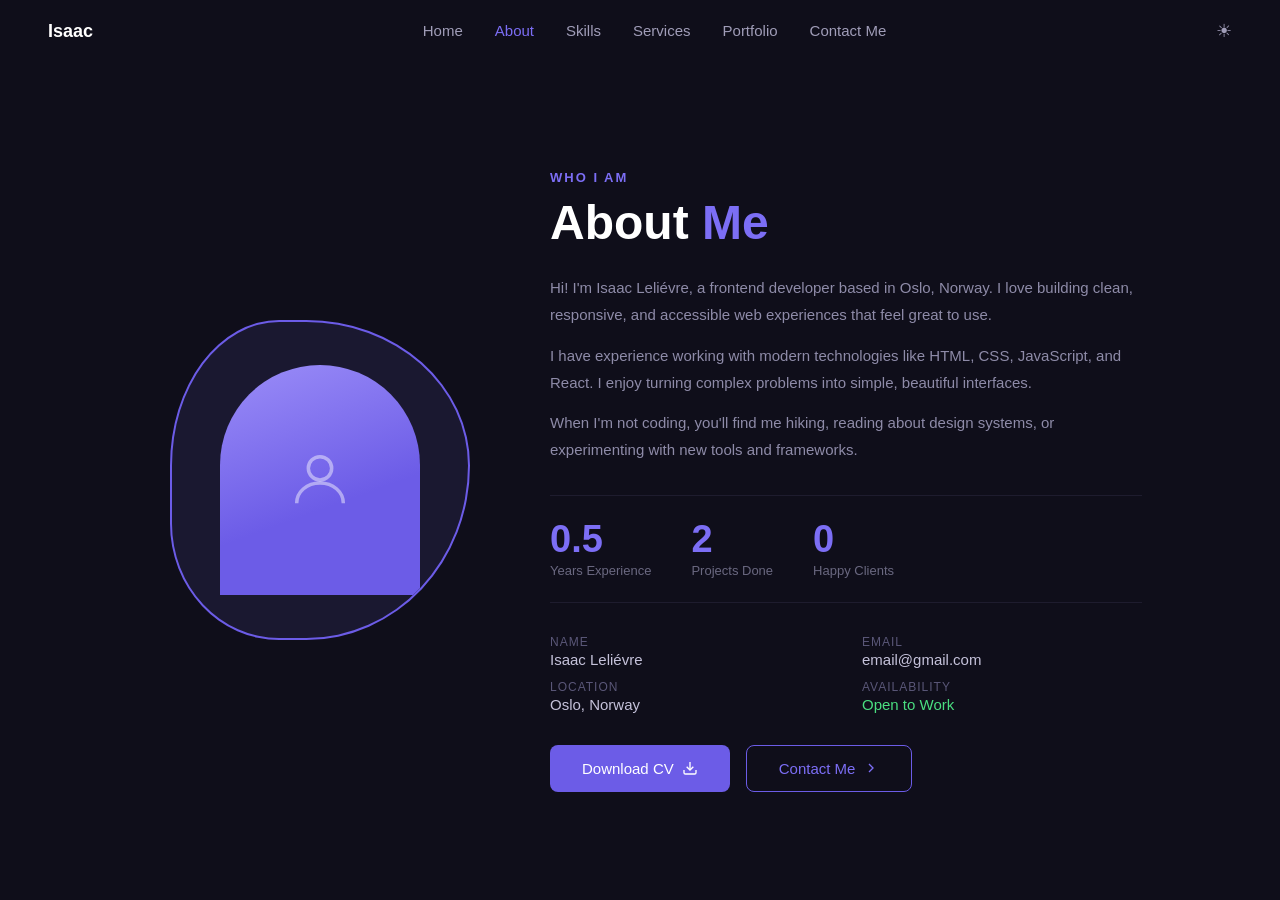
==== about.html @ cd93fed6 "Made some stuff" ====
﻿<!DOCTYPE html>
<html lang="en">
<head>
    <meta charset="UTF-8" />
    <meta name="viewport" content="width=device-width, initial-scale=1.0"/>
    <title>Isaac – About</title>
    <link rel="stylesheet" href="style.css" />
</head>
<body>

<!-- NAV -->
<nav>
    <span class="nav-logo">Isaac</span>
    <ul class="nav-links">
        <li><a href="index.html">Home</a></li>
        <li><a href="about.html" class="active">About</a></li>
        <li><a href="skills.html">Skills</a></li>
        <li><a href="#">Services</a></li>
        <li><a href="#">Portfolio</a></li>
        <li><a href="#">Contact Me</a></li>
    </ul>
    <button class="nav-theme" title="Toggle theme">☀</button>
</nav>

<!-- ABOUT -->
<section class="about">

    <!-- Left: Image -->
    <div class="about-image-wrap">
        <div class="about-blob">
            <!-- Replace with: <img src="your-photo.jpg" style="width:100%;height:100%;object-fit:cover;" /> -->
            <div class="about-avatar">
                <svg width="70" height="70" viewBox="0 0 24 24" fill="none"
                     stroke="rgba(255,255,255,0.45)" stroke-width="1.2">
                    <circle cx="12" cy="8" r="4"/>
                    <path d="M4 20c0-4 3.6-7 8-7s8 3 8 7"/>
                </svg>
            </div>
        </div>
    </div>

    <!-- Right: Text -->
    <div class="about-text">
        <span class="section-tag">Who I Am</span>
        <h2>About <span>Me</span></h2>

        <p>Hi! I'm Isaac Leliévre, a frontend developer based in Oslo, Norway. I love building clean, responsive, and accessible web experiences that feel great to use.</p>
        <p>I have experience working with modern technologies like HTML, CSS, JavaScript, and React. I enjoy turning complex problems into simple, beautiful interfaces.</p>
        <p>When I'm not coding, you'll find me hiking, reading about design systems, or experimenting with new tools and frameworks.</p>

        <!-- Stats -->
        <div class="about-stats">
            <div class="stat">
                <div class="stat-number">0.5</div>
                <div class="stat-label">Years Experience</div>
            </div>
            <div class="stat">
                <div class="stat-number">2</div>
                <div class="stat-label">Projects Done</div>
            </div>
            <div class="stat">
                <div class="stat-number">0</div>
                <div class="stat-label">Happy Clients</div>
            </div>
        </div>

        <!-- Info Grid -->
        <div class="about-info">
            <div class="info-item">
                <span class="info-label">Name</span>
                <span class="info-value">Isaac Leliévre</span>
            </div>
            <div class="info-item">
                <span class="info-label">Email</span>
                <span class="info-value">email@gmail.com</span>
            </div>
            <div class="info-item">
                <span class="info-label">Location</span>
                <span class="info-value">Oslo, Norway</span>
            </div>
            <div class="info-item">
                <span class="info-label">Availability</span>
                <span class="info-value available">Open to Work</span>
            </div>
        </div>

        <!-- Buttons -->
        <div class="about-buttons">
            <a href="#" class="btn-primary">
                Download CV
                <svg viewBox="0 0 24 24"><path d="M21 15v4a2 2 0 01-2 2H5a2 2 0 01-2-2v-4"/><polyline points="7 10 12 15 17 10"/><line x1="12" y1="15" x2="12" y2="3"/></svg>
            </a>
            <a href="#" class="btn-outline">
                Contact Me
                <svg viewBox="0 0 24 24"><polyline points="9 18 15 12 9 6"/></svg>
            </a>
        </div>
    </div>

</section>

</body>
</html>
---- style.css ----
﻿/* ===========================
   RESET & BASE
=========================== */
* {
    margin: 0;
    padding: 0;
    box-sizing: border-box;
}

body {
    background: #0f0e1a;
    color: #fff;
    font-family: 'Segoe UI', sans-serif;
    min-height: 100vh;
}

/* ===========================
   NAVIGATION
=========================== */
nav {
    display: flex;
    align-items: center;
    justify-content: space-between;
    padding: 1.25rem 3rem;
    position: sticky;
    top: 0;
    z-index: 10;
    background: #0f0e1a;
}

.nav-logo {
    font-size: 18px;
    font-weight: 600;
    color: #fff;
}

.nav-links {
    display: flex;
    gap: 2rem;
    list-style: none;
}

.nav-links a {
    color: #a09db8;
    text-decoration: none;
    font-size: 15px;
    transition: color 0.2s;
}

.nav-links a.active,
.nav-links a:hover {
    color: #7c6ef5;
}

.nav-theme {
    background: none;
    border: none;
    cursor: pointer;
    color: #a09db8;
    font-size: 18px;
}

/* ===========================
   SHARED BUTTONS
=========================== */
.btn-primary {
    display: inline-flex;
    align-items: center;
    gap: 8px;
    background: #6c5ce7;
    color: #fff;
    border: none;
    padding: 0.85rem 2rem;
    border-radius: 8px;
    font-size: 15px;
    font-weight: 500;
    cursor: pointer;
    text-decoration: none;
    transition: background 0.2s;
}

.btn-primary:hover {
    background: #7c6ef5;
}

.btn-outline {
    display: inline-flex;
    align-items: center;
    gap: 8px;
    background: transparent;
    color: #7c6ef5;
    border: 1.5px solid #6c5ce7;
    padding: 0.85rem 2rem;
    border-radius: 8px;
    font-size: 15px;
    font-weight: 500;
    cursor: pointer;
    text-decoration: none;
    transition: background 0.2s, color 0.2s;
}

.btn-outline:hover {
    background: #6c5ce7;
    color: #fff;
}

.btn-primary svg,
.btn-outline svg {
    width: 16px;
    height: 16px;
    stroke: currentColor;
    fill: none;
    stroke-width: 2;
}

/* ===========================
   INDEX — HERO WRAPPER
=========================== */
.hero-wrapper {
    position: relative;
    max-width: 1100px;
    margin: 0 auto;
}

/* ===========================
   INDEX — SOCIAL BAR
=========================== */
.social-bar {
    display: flex;
    flex-direction: column;
    gap: 1.25rem;
    position: absolute;
    left: -2rem;
    top: 50%;
    transform: translateY(-50%);
}

.social-bar a {
    color: #5a5778;
    text-decoration: none;
    transition: color 0.2s;
}

.social-bar a:hover {
    color: #7c6ef5;
}

.social-icon {
    width: 20px;
    height: 20px;
    fill: none;
    stroke: currentColor;
    stroke-width: 1.8;
    display: block;
}

/* ===========================
   INDEX — HERO SECTION
=========================== */
.hero {
    display: flex;
    align-items: center;
    justify-content: center;
    min-height: calc(100vh - 64px);
    padding: 3rem 3rem 3rem 5rem;
    gap: 4rem;
}

.hero-text {
    flex: 1;
}

.hero-text h2 {
    font-size: 20px;
    font-weight: 400;
    color: #a09db8;
    margin-bottom: 0.1rem;
}

.hero-text h1 {
    font-size: clamp(48px, 6vw, 72px);
    font-weight: 700;
    line-height: 1.05;
    color: #fff;
    margin-bottom: 1rem;
}

.role {
    font-size: 18px;
    font-weight: 500;
    color: #c5c2da;
    margin-bottom: 1rem;
}

.hero-text p {
    font-size: 16px;
    color: #8e8ba8;
    line-height: 1.7;
    max-width: 400px;
    margin-bottom: 2rem;
}

/* ===========================
   INDEX — AVATAR BLOB
=========================== */
.hero-image-wrap {
    position: relative;
    flex-shrink: 0;
}

.hero-blob {
    width: 320px;
    height: 320px;
    border-radius: 50%;
    background: #6c5ce7;
    display: flex;
    align-items: flex-end;
    justify-content: center;
    overflow: hidden;
}

.avatar-placeholder {
    width: 240px;
    height: 270px;
    background: linear-gradient(160deg, #9b8df8 0%, #6c5ce7 60%);
    border-radius: 120px 120px 0 0;
    display: flex;
    align-items: center;
    justify-content: center;
}

/* ===========================
   INDEX — SCROLL HINT
=========================== */
.scroll-hint {
    display: flex;
    align-items: center;
    gap: 10px;
    color: #6a6880;
    font-size: 14px;
    padding: 0 3rem 2.5rem 5rem;
}

.scroll-icon {
    width: 22px;
    height: 30px;
    border: 1.5px solid #6a6880;
    border-radius: 12px;
    display: flex;
    align-items: flex-start;
    justify-content: center;
    padding-top: 5px;
}

.scroll-dot {
    width: 3px;
    height: 7px;
    background: #6a6880;
    border-radius: 2px;
    animation: scrollDot 1.5s ease-in-out infinite;
}

@keyframes scrollDot {
    0%, 100% {
        transform: translateY(0);
        opacity: 1;
    }
    50% {
        transform: translateY(5px);
        opacity: 0.3;
    }
}

/* ===========================
   ABOUT — SECTION
=========================== */
.about {
    max-width: 1100px;
    margin: 0 auto;
    padding: 6rem 3rem 6rem 5rem;
    display: flex;
    align-items: center;
    gap: 5rem;
    min-height: calc(100vh - 64px);
}

/* ===========================
   ABOUT — IMAGE
=========================== */
.about-image-wrap {
    flex-shrink: 0;
}

.about-blob {
    width: 300px;
    height: 320px;
    border-radius: 40% 60% 60% 40% / 50% 50% 60% 40%;
    background: #1a1830;
    border: 2px solid #6c5ce7;
    display: flex;
    align-items: center;
    justify-content: center;
    overflow: hidden;
}

.about-avatar {
    width: 200px;
    height: 230px;
    background: linear-gradient(160deg, #9b8df8 0%, #6c5ce7 60%);
    border-radius: 100px 100px 0 0;
    display: flex;
    align-items: center;
    justify-content: center;
}

/* ===========================
   ABOUT — TEXT
=========================== */
.about-text {
    flex: 1;
}

.section-tag {
    display: inline-block;
    font-size: 13px;
    font-weight: 600;
    color: #7c6ef5;
    letter-spacing: 2px;
    text-transform: uppercase;
    margin-bottom: 0.6rem;
}

.about-text h2 {
    font-size: clamp(32px, 4vw, 48px);
    font-weight: 700;
    color: #fff;
    line-height: 1.15;
    margin-bottom: 1.5rem;
}

.about-text h2 span {
    color: #7c6ef5;
}

.about-text p {
    font-size: 15px;
    color: #8e8ba8;
    line-height: 1.8;
    margin-bottom: 0.85rem;
}

/* ===========================
   ABOUT — STATS
=========================== */
.about-stats {
    display: flex;
    gap: 2.5rem;
    margin: 2rem 0;
    padding: 1.5rem 0;
    border-top: 1px solid #1e1c2e;
    border-bottom: 1px solid #1e1c2e;
}

.stat-number {
    font-size: 38px;
    font-weight: 700;
    color: #7c6ef5;
    line-height: 1;
}

.stat-label {
    font-size: 13px;
    color: #6a6880;
    margin-top: 5px;
}

/* ===========================
   ABOUT — INFO GRID
=========================== */
.about-info {
    display: grid;
    grid-template-columns: 1fr 1fr;
    gap: 0.75rem 2rem;
    margin: 1.5rem 0 2rem;
}

.info-item {
    display: flex;
    flex-direction: column;
    gap: 2px;
}

.info-label {
    font-size: 12px;
    color: #5a5778;
    text-transform: uppercase;
    letter-spacing: 1px;
}

.info-value {
    font-size: 15px;
    color: #c5c2da;
    font-weight: 500;
}

.info-value.available {
    color: #4ade80;
}

/* ===========================
   ABOUT — BUTTONS
=========================== */
.about-buttons {
    display: flex;
    gap: 1rem;
    flex-wrap: wrap;
}

/* ===========================
   SKILLS — SECTION
=========================== */
.skills {
    max-width: 1100px;
    margin: 0 auto;
    padding: 6rem 3rem 6rem 5rem;
    min-height: calc(100vh - 64px);
}

.skills-header {
    text-align: center;
    margin-bottom: 4rem;
}

.skills-header h2 {
    font-size: clamp(32px, 4vw, 48px);
    font-weight: 700;
    color: #fff;
    margin: 0.5rem 0 1rem;
}

.skills-header h2 span {
    color: #7c6ef5;
}

.skills-header p {
    font-size: 15px;
    color: #8e8ba8;
    max-width: 500px;
    margin: 0 auto;
    line-height: 1.7;
}

/* ===========================
   SKILLS — CARDS GRID
=========================== */
.skills-grid {
    display: grid;
    grid-template-columns: repeat(3, 1fr);
    gap: 2rem;
    margin-bottom: 4rem;
}

.skill-card {
    background: #15132a;
    border: 1px solid #1e1c2e;
    border-radius: 16px;
    padding: 2rem;
    transition: border-color 0.2s;
}

.skill-card:hover {
    border-color: #6c5ce7;
}

.skill-card-icon {
    width: 48px;
    height: 48px;
    background: #1e1c35;
    border-radius: 12px;
    display: flex;
    align-items: center;
    justify-content: center;
    margin-bottom: 1.25rem;
    color: #7c6ef5;
}

.skill-card-icon svg {
    width: 22px;
    height: 22px;
}

.skill-card h3 {
    font-size: 18px;
    font-weight: 600;
    color: #fff;
    margin-bottom: 1.5rem;
}

/* ===========================
   SKILLS — BARS
=========================== */
.skill-list {
    display: flex;
    flex-direction: column;
    gap: 1rem;
}

.skill-item {
    display: flex;
    flex-direction: column;
    gap: 6px;
}

.skill-info {
    display: flex;
    justify-content: space-between;
    font-size: 13px;
    color: #a09db8;
}

.skill-bar {
    width: 100%;
    height: 6px;
    background: #1e1c2e;
    border-radius: 99px;
    overflow: hidden;
}

.skill-fill {
    height: 100%;
    background: linear-gradient(90deg, #6c5ce7, #9b8df8);
    border-radius: 99px;
}

/* ===========================
   SKILLS — TECH BADGES
=========================== */
.tech-badges-wrap {
    text-align: center;
}

.tech-badges {
    display: flex;
    flex-wrap: wrap;
    gap: 0.75rem;
    justify-content: center;
    margin-top: 1rem;
}

.badge {
    background: #15132a;
    border: 1px solid #2a2745;
    color: #a09db8;
    font-size: 13px;
    font-weight: 500;
    padding: 0.45rem 1rem;
    border-radius: 99px;
    transition: border-color 0.2s, color 0.2s;
}

.badge:hover {
    border-color: #6c5ce7;
    color: #7c6ef5;
}
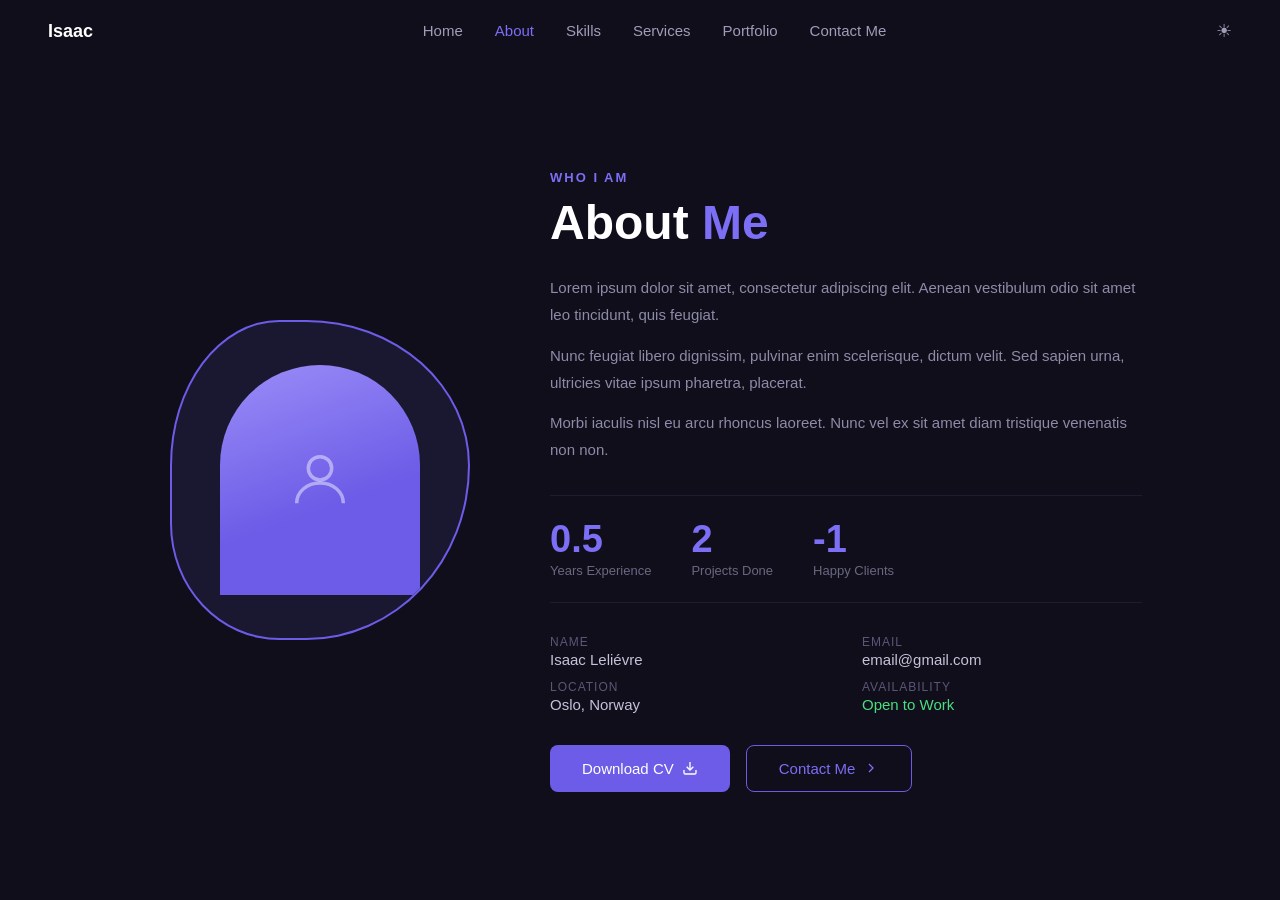
==== commit 954ebba0: "Nothing ever happens" ====
--- a/about.html
+++ b/about.html
@@ -8,7 +8,7 @@
 </head>
 <body>
 
-<!-- NAV -->
+<!-- navbar -->
 <nav>
     <span class="nav-logo">Isaac</span>
     <ul class="nav-links">
@@ -22,7 +22,7 @@
     <button class="nav-theme" title="Toggle theme">☀</button>
 </nav>
 
-<!-- ABOUT -->
+<!-- about -->
 <section class="about">
 
     <!-- Left: Image -->
@@ -44,9 +44,9 @@
         <span class="section-tag">Who I Am</span>
         <h2>About <span>Me</span></h2>
 
-        <p>Hi! I'm Isaac Leliévre, a frontend developer based in Oslo, Norway. I love building clean, responsive, and accessible web experiences that feel great to use.</p>
-        <p>I have experience working with modern technologies like HTML, CSS, JavaScript, and React. I enjoy turning complex problems into simple, beautiful interfaces.</p>
-        <p>When I'm not coding, you'll find me hiking, reading about design systems, or experimenting with new tools and frameworks.</p>
+        <p>Lorem ipsum dolor sit amet, consectetur adipiscing elit. Aenean vestibulum odio sit amet leo tincidunt, quis feugiat.</p>
+        <p>Nunc feugiat libero dignissim, pulvinar enim scelerisque, dictum velit. Sed sapien urna, ultricies vitae ipsum pharetra, placerat.</p>
+        <p>Morbi iaculis nisl eu arcu rhoncus laoreet. Nunc vel ex sit amet diam tristique venenatis non non.</p>
 
         <!-- Stats -->
         <div class="about-stats">
@@ -59,7 +59,7 @@
                 <div class="stat-label">Projects Done</div>
             </div>
             <div class="stat">
-                <div class="stat-number">0</div>
+                <div class="stat-number">-1</div>
                 <div class="stat-label">Happy Clients</div>
             </div>
         </div>
--- a/style.css
+++ b/style.css
@@ -1,12 +1,11 @@
-﻿/* ===========================
-   RESET & BASE
-=========================== */
+﻿/* Reset default browser styles */
 * {
     margin: 0;
     padding: 0;
     box-sizing: border-box;
 }
 
+/* Base page styles */
 body {
     background: #0f0e1a;
     color: #fff;
@@ -14,9 +13,7 @@
     min-height: 100vh;
 }
 
-/* ===========================
-   NAVIGATION
-=========================== */
+/* Navigation bar (top of page) */
 nav {
     display: flex;
     align-items: center;
@@ -28,18 +25,21 @@
     background: #0f0e1a;
 }
 
+/* Logo text in navbar */
 .nav-logo {
     font-size: 18px;
     font-weight: 600;
     color: #fff;
 }
 
+/* Container for nav links */
 .nav-links {
     display: flex;
     gap: 2rem;
     list-style: none;
 }
 
+/* Individual nav links */
 .nav-links a {
     color: #a09db8;
     text-decoration: none;
@@ -47,11 +47,13 @@
     transition: color 0.2s;
 }
 
+/* Active page + hover state */
 .nav-links a.active,
 .nav-links a:hover {
     color: #7c6ef5;
 }
 
+/* Theme toggle button (top right) */
 .nav-theme {
     background: none;
     border: none;
@@ -60,9 +62,7 @@
     font-size: 18px;
 }
 
-/* ===========================
-   SHARED BUTTONS
-=========================== */
+/* Main purple button */
 .btn-primary {
     display: inline-flex;
     align-items: center;
@@ -83,6 +83,7 @@
     background: #7c6ef5;
 }
 
+/* Outline-style button */
 .btn-outline {
     display: inline-flex;
     align-items: center;
@@ -104,6 +105,7 @@
     color: #fff;
 }
 
+/* Icons inside buttons */
 .btn-primary svg,
 .btn-outline svg {
     width: 16px;
@@ -113,18 +115,14 @@
     stroke-width: 2;
 }
 
-/* ===========================
-   INDEX — HERO WRAPPER
-=========================== */
+/* Wraps hero + side elements */
 .hero-wrapper {
     position: relative;
     max-width: 1100px;
     margin: 0 auto;
 }
 
-/* ===========================
-   INDEX — SOCIAL BAR
-=========================== */
+/* Vertical social links on the left */
 .social-bar {
     display: flex;
     flex-direction: column;
@@ -135,6 +133,7 @@
     transform: translateY(-50%);
 }
 
+/* Social link styling */
 .social-bar a {
     color: #5a5778;
     text-decoration: none;
@@ -145,6 +144,7 @@
     color: #7c6ef5;
 }
 
+/* SVG icons for social links */
 .social-icon {
     width: 20px;
     height: 20px;
@@ -154,9 +154,7 @@
     display: block;
 }
 
-/* ===========================
-   INDEX — HERO SECTION
-=========================== */
+/* Main hero layout */
 .hero {
     display: flex;
     align-items: center;
@@ -166,10 +164,12 @@
     gap: 4rem;
 }
 
+/* Left side text */
 .hero-text {
     flex: 1;
 }
 
+/* Small intro text */
 .hero-text h2 {
     font-size: 20px;
     font-weight: 400;
@@ -177,6 +177,7 @@
     margin-bottom: 0.1rem;
 }
 
+/* Big name/title */
 .hero-text h1 {
     font-size: clamp(48px, 6vw, 72px);
     font-weight: 700;
@@ -185,6 +186,7 @@
     margin-bottom: 1rem;
 }
 
+/* Job title */
 .role {
     font-size: 18px;
     font-weight: 500;
@@ -192,6 +194,7 @@
     margin-bottom: 1rem;
 }
 
+/* Description text */
 .hero-text p {
     font-size: 16px;
     color: #8e8ba8;
@@ -200,14 +203,16 @@
     margin-bottom: 2rem;
 }
 
-/* ===========================
-   INDEX — AVATAR BLOB
-=========================== */
+/* Right side (avatar container) */
 .hero-image-wrap {
     position: relative;
     flex-shrink: 0;
 }
-
+.hero-image-wrap h5 {
+    padding-left: 9vh;
+}
+
+/* Purple circle behind avatar */
 .hero-blob {
     width: 320px;
     height: 320px;
@@ -219,6 +224,7 @@
     overflow: hidden;
 }
 
+/* Placeholder avatar shape */
 .avatar-placeholder {
     width: 240px;
     height: 270px;
@@ -229,9 +235,7 @@
     justify-content: center;
 }
 
-/* ===========================
-   INDEX — SCROLL HINT
-=========================== */
+/* Scroll indicator at bottom */
 .scroll-hint {
     display: flex;
     align-items: center;
@@ -241,6 +245,7 @@
     padding: 0 3rem 2.5rem 5rem;
 }
 
+/* Mouse outline */
 .scroll-icon {
     width: 22px;
     height: 30px;
@@ -252,6 +257,7 @@
     padding-top: 5px;
 }
 
+/* Moving dot animation */
 .scroll-dot {
     width: 3px;
     height: 7px;
@@ -260,6 +266,7 @@
     animation: scrollDot 1.5s ease-in-out infinite;
 }
 
+/* Scroll animation */
 @keyframes scrollDot {
     0%, 100% {
         transform: translateY(0);
@@ -271,9 +278,9 @@
     }
 }
 
-/* ===========================
-   ABOUT — SECTION
-=========================== */
+
+
+/* About section layout */
 .about {
     max-width: 1100px;
     margin: 0 auto;
@@ -284,13 +291,12 @@
     min-height: calc(100vh - 64px);
 }
 
-/* ===========================
-   ABOUT — IMAGE
-=========================== */
+/* About image container */
 .about-image-wrap {
     flex-shrink: 0;
 }
 
+/* Blob shape behind avatar */
 .about-blob {
     width: 300px;
     height: 320px;
@@ -303,6 +309,7 @@
     overflow: hidden;
 }
 
+/* Avatar placeholder */
 .about-avatar {
     width: 200px;
     height: 230px;
@@ -313,13 +320,12 @@
     justify-content: center;
 }
 
-/* ===========================
-   ABOUT — TEXT
-=========================== */
+/* Right side text */
 .about-text {
     flex: 1;
 }
 
+/* Small section label (e.g. "About") */
 .section-tag {
     display: inline-block;
     font-size: 13px;
@@ -330,6 +336,7 @@
     margin-bottom: 0.6rem;
 }
 
+/* Section title */
 .about-text h2 {
     font-size: clamp(32px, 4vw, 48px);
     font-weight: 700;
@@ -342,6 +349,7 @@
     color: #7c6ef5;
 }
 
+/* Paragraph text */
 .about-text p {
     font-size: 15px;
     color: #8e8ba8;
@@ -349,9 +357,7 @@
     margin-bottom: 0.85rem;
 }
 
-/* ===========================
-   ABOUT — STATS
-=========================== */
+/* Stats row */
 .about-stats {
     display: flex;
     gap: 2.5rem;
@@ -361,6 +367,7 @@
     border-bottom: 1px solid #1e1c2e;
 }
 
+/* Big stat number */
 .stat-number {
     font-size: 38px;
     font-weight: 700;
@@ -368,15 +375,14 @@
     line-height: 1;
 }
 
+/* Small stat label */
 .stat-label {
     font-size: 13px;
     color: #6a6880;
     margin-top: 5px;
 }
 
-/* ===========================
-   ABOUT — INFO GRID
-=========================== */
+/* Info grid (name, email, etc.) */
 .about-info {
     display: grid;
     grid-template-columns: 1fr 1fr;
@@ -390,6 +396,7 @@
     gap: 2px;
 }
 
+/* Label text (e.g. "Email") */
 .info-label {
     font-size: 12px;
     color: #5a5778;
@@ -397,28 +404,26 @@
     letter-spacing: 1px;
 }
 
+/* Value text */
 .info-value {
     font-size: 15px;
     color: #c5c2da;
     font-weight: 500;
 }
 
+/* Highlight for availability */
 .info-value.available {
     color: #4ade80;
 }
 
-/* ===========================
-   ABOUT — BUTTONS
-=========================== */
+/* Buttons under about section */
 .about-buttons {
     display: flex;
     gap: 1rem;
     flex-wrap: wrap;
 }
 
-/* ===========================
-   SKILLS — SECTION
-=========================== */
+/* Skills section layout */
 .skills {
     max-width: 1100px;
     margin: 0 auto;
@@ -426,15 +431,16 @@
     min-height: calc(100vh - 64px);
 }
 
+/* Skills header (title + subtitle) */
 .skills-header {
     text-align: center;
     margin-bottom: 4rem;
 }
 
+/* Skills title */
 .skills-header h2 {
     font-size: clamp(32px, 4vw, 48px);
     font-weight: 700;
-    color: #fff;
     margin: 0.5rem 0 1rem;
 }
 
@@ -442,6 +448,7 @@
     color: #7c6ef5;
 }
 
+/* Skills description text */
 .skills-header p {
     font-size: 15px;
     color: #8e8ba8;
@@ -450,9 +457,7 @@
     line-height: 1.7;
 }
 
-/* ===========================
-   SKILLS — CARDS GRID
-=========================== */
+/* Grid of skill cards */
 .skills-grid {
     display: grid;
     grid-template-columns: repeat(3, 1fr);
@@ -460,6 +465,7 @@
     margin-bottom: 4rem;
 }
 
+/* Individual skill card */
 .skill-card {
     background: #15132a;
     border: 1px solid #1e1c2e;
@@ -472,6 +478,7 @@
     border-color: #6c5ce7;
 }
 
+/* Icon box inside card */
 .skill-card-icon {
     width: 48px;
     height: 48px;
@@ -489,28 +496,28 @@
     height: 22px;
 }
 
+/* Card title */
 .skill-card h3 {
     font-size: 18px;
     font-weight: 600;
-    color: #fff;
     margin-bottom: 1.5rem;
 }
 
-/* ===========================
-   SKILLS — BARS
-=========================== */
+/* List of skills inside card */
 .skill-list {
     display: flex;
     flex-direction: column;
     gap: 1rem;
 }
 
+/* Single skill item */
 .skill-item {
     display: flex;
     flex-direction: column;
     gap: 6px;
 }
 
+/* Skill name + percentage */
 .skill-info {
     display: flex;
     justify-content: space-between;
@@ -518,6 +525,7 @@
     color: #a09db8;
 }
 
+/* Background of progress bar */
 .skill-bar {
     width: 100%;
     height: 6px;
@@ -526,19 +534,19 @@
     overflow: hidden;
 }
 
+/* Filled part of progress bar */
 .skill-fill {
     height: 100%;
     background: linear-gradient(90deg, #6c5ce7, #9b8df8);
     border-radius: 99px;
 }
 
-/* ===========================
-   SKILLS — TECH BADGES
-=========================== */
+/* Tech badges section */
 .tech-badges-wrap {
     text-align: center;
 }
 
+/* Badge container */
 .tech-badges {
     display: flex;
     flex-wrap: wrap;
@@ -547,6 +555,7 @@
     margin-top: 1rem;
 }
 
+/* Individual badge */
 .badge {
     background: #15132a;
     border: 1px solid #2a2745;
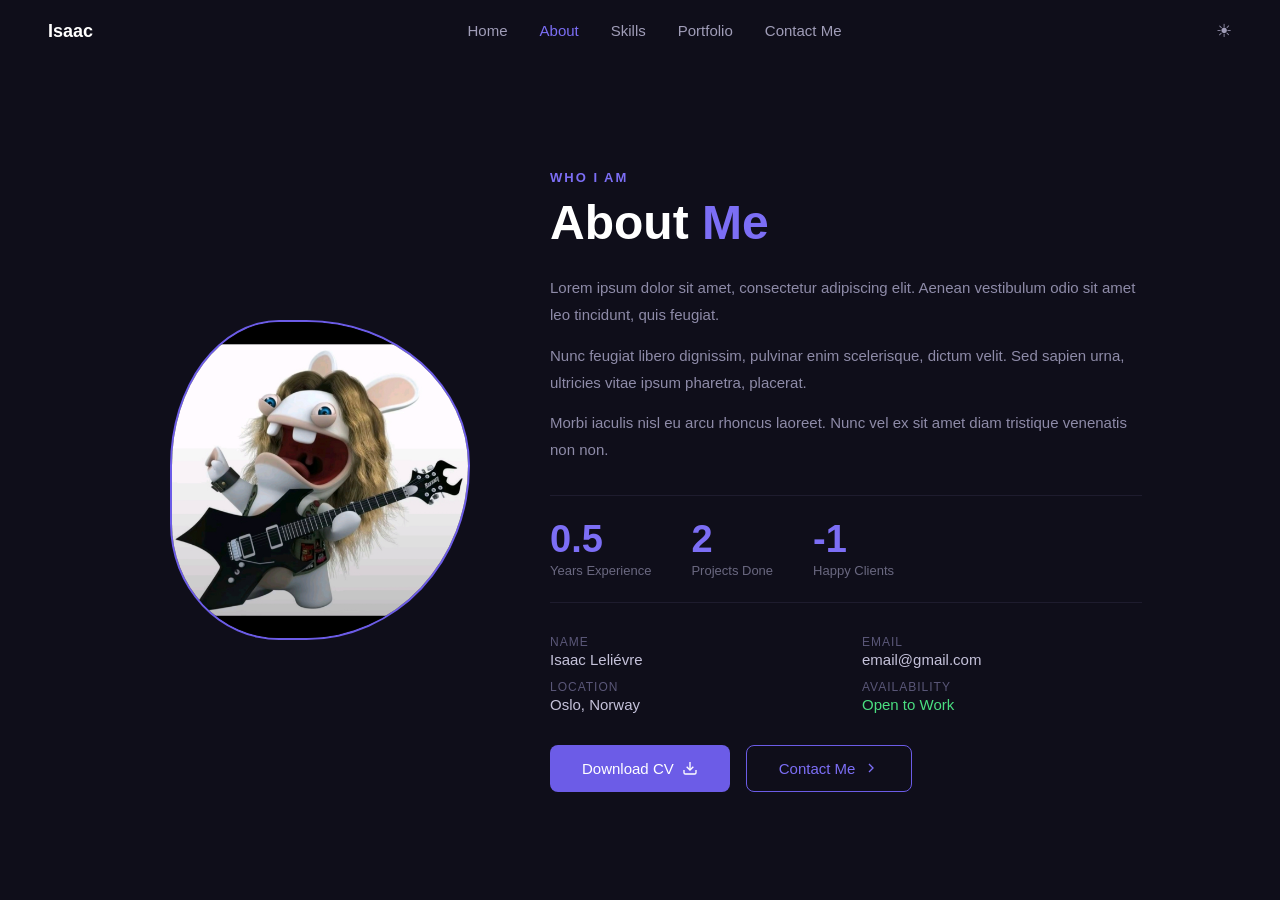
==== commit ac00bd82: "added image instead of placeholder, and start of portofolio page" ====
--- a/about.html
+++ b/about.html
@@ -15,8 +15,7 @@
         <li><a href="index.html">Home</a></li>
         <li><a href="about.html" class="active">About</a></li>
         <li><a href="skills.html">Skills</a></li>
-        <li><a href="#">Services</a></li>
-        <li><a href="#">Portfolio</a></li>
+        <li><a href="portofolio.html">Portfolio</a></li>
         <li><a href="#">Contact Me</a></li>
     </ul>
     <button class="nav-theme" title="Toggle theme">☀</button>
@@ -28,14 +27,7 @@
     <!-- Left: Image -->
     <div class="about-image-wrap">
         <div class="about-blob">
-            <!-- Replace with: <img src="your-photo.jpg" style="width:100%;height:100%;object-fit:cover;" /> -->
-            <div class="about-avatar">
-                <svg width="70" height="70" viewBox="0 0 24 24" fill="none"
-                     stroke="rgba(255,255,255,0.45)" stroke-width="1.2">
-                    <circle cx="12" cy="8" r="4"/>
-                    <path d="M4 20c0-4 3.6-7 8-7s8 3 8 7"/>
-                </svg>
-            </div>
+            <img src="/assets/Screenshot_20260409_174430_Gallery.jpg" style="width:100%;height:100%;object-fit:cover;" />
         </div>
     </div>
 
--- a/style.css
+++ b/style.css
@@ -1,11 +1,12 @@
-﻿/* Reset default browser styles */
+﻿/* ===========================
+   RESET & BASE
+=========================== */
 * {
     margin: 0;
     padding: 0;
     box-sizing: border-box;
 }
 
-/* Base page styles */
 body {
     background: #0f0e1a;
     color: #fff;
@@ -13,7 +14,9 @@
     min-height: 100vh;
 }
 
-/* Navigation bar (top of page) */
+/* ===========================
+   NAVIGATION
+=========================== */
 nav {
     display: flex;
     align-items: center;
@@ -25,21 +28,18 @@
     background: #0f0e1a;
 }
 
-/* Logo text in navbar */
 .nav-logo {
     font-size: 18px;
     font-weight: 600;
     color: #fff;
 }
 
-/* Container for nav links */
 .nav-links {
     display: flex;
     gap: 2rem;
     list-style: none;
 }
 
-/* Individual nav links */
 .nav-links a {
     color: #a09db8;
     text-decoration: none;
@@ -47,13 +47,11 @@
     transition: color 0.2s;
 }
 
-/* Active page + hover state */
 .nav-links a.active,
 .nav-links a:hover {
     color: #7c6ef5;
 }
 
-/* Theme toggle button (top right) */
 .nav-theme {
     background: none;
     border: none;
@@ -62,7 +60,9 @@
     font-size: 18px;
 }
 
-/* Main purple button */
+/* ===========================
+   SHARED BUTTONS
+=========================== */
 .btn-primary {
     display: inline-flex;
     align-items: center;
@@ -83,7 +83,6 @@
     background: #7c6ef5;
 }
 
-/* Outline-style button */
 .btn-outline {
     display: inline-flex;
     align-items: center;
@@ -105,7 +104,6 @@
     color: #fff;
 }
 
-/* Icons inside buttons */
 .btn-primary svg,
 .btn-outline svg {
     width: 16px;
@@ -115,14 +113,31 @@
     stroke-width: 2;
 }
 
-/* Wraps hero + side elements */
+/* ===========================
+   SHARED — SECTION TAG
+=========================== */
+.section-tag {
+    display: inline-block;
+    font-size: 13px;
+    font-weight: 600;
+    color: #7c6ef5;
+    letter-spacing: 2px;
+    text-transform: uppercase;
+    margin-bottom: 0.6rem;
+}
+
+/* ===========================
+   INDEX — HERO WRAPPER
+=========================== */
 .hero-wrapper {
     position: relative;
     max-width: 1100px;
     margin: 0 auto;
 }
 
-/* Vertical social links on the left */
+/* ===========================
+   INDEX — SOCIAL BAR
+=========================== */
 .social-bar {
     display: flex;
     flex-direction: column;
@@ -133,7 +148,6 @@
     transform: translateY(-50%);
 }
 
-/* Social link styling */
 .social-bar a {
     color: #5a5778;
     text-decoration: none;
@@ -144,7 +158,6 @@
     color: #7c6ef5;
 }
 
-/* SVG icons for social links */
 .social-icon {
     width: 20px;
     height: 20px;
@@ -154,7 +167,9 @@
     display: block;
 }
 
-/* Main hero layout */
+/* ===========================
+   INDEX — HERO SECTION
+=========================== */
 .hero {
     display: flex;
     align-items: center;
@@ -164,12 +179,10 @@
     gap: 4rem;
 }
 
-/* Left side text */
 .hero-text {
     flex: 1;
 }
 
-/* Small intro text */
 .hero-text h2 {
     font-size: 20px;
     font-weight: 400;
@@ -177,7 +190,6 @@
     margin-bottom: 0.1rem;
 }
 
-/* Big name/title */
 .hero-text h1 {
     font-size: clamp(48px, 6vw, 72px);
     font-weight: 700;
@@ -186,7 +198,6 @@
     margin-bottom: 1rem;
 }
 
-/* Job title */
 .role {
     font-size: 18px;
     font-weight: 500;
@@ -194,7 +205,6 @@
     margin-bottom: 1rem;
 }
 
-/* Description text */
 .hero-text p {
     font-size: 16px;
     color: #8e8ba8;
@@ -203,16 +213,14 @@
     margin-bottom: 2rem;
 }
 
-/* Right side (avatar container) */
+/* ===========================
+   INDEX — AVATAR BLOB
+=========================== */
 .hero-image-wrap {
     position: relative;
     flex-shrink: 0;
 }
-.hero-image-wrap h5 {
-    padding-left: 9vh;
-}
-
-/* Purple circle behind avatar */
+
 .hero-blob {
     width: 320px;
     height: 320px;
@@ -224,7 +232,6 @@
     overflow: hidden;
 }
 
-/* Placeholder avatar shape */
 .avatar-placeholder {
     width: 240px;
     height: 270px;
@@ -235,7 +242,9 @@
     justify-content: center;
 }
 
-/* Scroll indicator at bottom */
+/* ===========================
+   INDEX — SCROLL HINT
+=========================== */
 .scroll-hint {
     display: flex;
     align-items: center;
@@ -245,7 +254,6 @@
     padding: 0 3rem 2.5rem 5rem;
 }
 
-/* Mouse outline */
 .scroll-icon {
     width: 22px;
     height: 30px;
@@ -257,7 +265,6 @@
     padding-top: 5px;
 }
 
-/* Moving dot animation */
 .scroll-dot {
     width: 3px;
     height: 7px;
@@ -266,7 +273,6 @@
     animation: scrollDot 1.5s ease-in-out infinite;
 }
 
-/* Scroll animation */
 @keyframes scrollDot {
     0%, 100% {
         transform: translateY(0);
@@ -278,9 +284,9 @@
     }
 }
 
-
-
-/* About section layout */
+/* ===========================
+   ABOUT — SECTION
+=========================== */
 .about {
     max-width: 1100px;
     margin: 0 auto;
@@ -291,12 +297,13 @@
     min-height: calc(100vh - 64px);
 }
 
-/* About image container */
+/* ===========================
+   ABOUT — IMAGE
+=========================== */
 .about-image-wrap {
     flex-shrink: 0;
 }
 
-/* Blob shape behind avatar */
 .about-blob {
     width: 300px;
     height: 320px;
@@ -309,7 +316,6 @@
     overflow: hidden;
 }
 
-/* Avatar placeholder */
 .about-avatar {
     width: 200px;
     height: 230px;
@@ -320,23 +326,13 @@
     justify-content: center;
 }
 
-/* Right side text */
+/* ===========================
+   ABOUT — TEXT
+=========================== */
 .about-text {
     flex: 1;
 }
 
-/* Small section label (e.g. "About") */
-.section-tag {
-    display: inline-block;
-    font-size: 13px;
-    font-weight: 600;
-    color: #7c6ef5;
-    letter-spacing: 2px;
-    text-transform: uppercase;
-    margin-bottom: 0.6rem;
-}
-
-/* Section title */
 .about-text h2 {
     font-size: clamp(32px, 4vw, 48px);
     font-weight: 700;
@@ -349,7 +345,6 @@
     color: #7c6ef5;
 }
 
-/* Paragraph text */
 .about-text p {
     font-size: 15px;
     color: #8e8ba8;
@@ -357,7 +352,9 @@
     margin-bottom: 0.85rem;
 }
 
-/* Stats row */
+/* ===========================
+   ABOUT — STATS
+=========================== */
 .about-stats {
     display: flex;
     gap: 2.5rem;
@@ -367,7 +364,6 @@
     border-bottom: 1px solid #1e1c2e;
 }
 
-/* Big stat number */
 .stat-number {
     font-size: 38px;
     font-weight: 700;
@@ -375,14 +371,15 @@
     line-height: 1;
 }
 
-/* Small stat label */
 .stat-label {
     font-size: 13px;
     color: #6a6880;
     margin-top: 5px;
 }
 
-/* Info grid (name, email, etc.) */
+/* ===========================
+   ABOUT — INFO GRID
+=========================== */
 .about-info {
     display: grid;
     grid-template-columns: 1fr 1fr;
@@ -396,7 +393,6 @@
     gap: 2px;
 }
 
-/* Label text (e.g. "Email") */
 .info-label {
     font-size: 12px;
     color: #5a5778;
@@ -404,26 +400,28 @@
     letter-spacing: 1px;
 }
 
-/* Value text */
 .info-value {
     font-size: 15px;
     color: #c5c2da;
     font-weight: 500;
 }
 
-/* Highlight for availability */
 .info-value.available {
     color: #4ade80;
 }
 
-/* Buttons under about section */
+/* ===========================
+   ABOUT — BUTTONS
+=========================== */
 .about-buttons {
     display: flex;
     gap: 1rem;
     flex-wrap: wrap;
 }
 
-/* Skills section layout */
+/* ===========================
+   SKILLS — SECTION
+=========================== */
 .skills {
     max-width: 1100px;
     margin: 0 auto;
@@ -431,16 +429,18 @@
     min-height: calc(100vh - 64px);
 }
 
-/* Skills header (title + subtitle) */
+/* ===========================
+   SKILLS — HEADER
+=========================== */
 .skills-header {
     text-align: center;
     margin-bottom: 4rem;
 }
 
-/* Skills title */
 .skills-header h2 {
     font-size: clamp(32px, 4vw, 48px);
     font-weight: 700;
+    color: #fff;
     margin: 0.5rem 0 1rem;
 }
 
@@ -448,7 +448,6 @@
     color: #7c6ef5;
 }
 
-/* Skills description text */
 .skills-header p {
     font-size: 15px;
     color: #8e8ba8;
@@ -457,7 +456,9 @@
     line-height: 1.7;
 }
 
-/* Grid of skill cards */
+/* ===========================
+   SKILLS — CARDS GRID
+=========================== */
 .skills-grid {
     display: grid;
     grid-template-columns: repeat(3, 1fr);
@@ -465,7 +466,6 @@
     margin-bottom: 4rem;
 }
 
-/* Individual skill card */
 .skill-card {
     background: #15132a;
     border: 1px solid #1e1c2e;
@@ -478,7 +478,6 @@
     border-color: #6c5ce7;
 }
 
-/* Icon box inside card */
 .skill-card-icon {
     width: 48px;
     height: 48px;
@@ -496,28 +495,28 @@
     height: 22px;
 }
 
-/* Card title */
 .skill-card h3 {
     font-size: 18px;
     font-weight: 600;
+    color: #fff;
     margin-bottom: 1.5rem;
 }
 
-/* List of skills inside card */
+/* ===========================
+   SKILLS — BARS
+=========================== */
 .skill-list {
     display: flex;
     flex-direction: column;
     gap: 1rem;
 }
 
-/* Single skill item */
 .skill-item {
     display: flex;
     flex-direction: column;
     gap: 6px;
 }
 
-/* Skill name + percentage */
 .skill-info {
     display: flex;
     justify-content: space-between;
@@ -525,7 +524,6 @@
     color: #a09db8;
 }
 
-/* Background of progress bar */
 .skill-bar {
     width: 100%;
     height: 6px;
@@ -534,19 +532,19 @@
     overflow: hidden;
 }
 
-/* Filled part of progress bar */
 .skill-fill {
     height: 100%;
     background: linear-gradient(90deg, #6c5ce7, #9b8df8);
     border-radius: 99px;
 }
 
-/* Tech badges section */
+/* ===========================
+   SKILLS — TECH BADGES
+=========================== */
 .tech-badges-wrap {
     text-align: center;
 }
 
-/* Badge container */
 .tech-badges {
     display: flex;
     flex-wrap: wrap;
@@ -555,7 +553,6 @@
     margin-top: 1rem;
 }
 
-/* Individual badge */
 .badge {
     background: #15132a;
     border: 1px solid #2a2745;
@@ -570,4 +567,174 @@
 .badge:hover {
     border-color: #6c5ce7;
     color: #7c6ef5;
+}
+
+/* ===========================
+   PORTFOLIO — SECTION
+=========================== */
+.portfolio {
+    max-width: 1100px;
+    margin: 0 auto;
+    padding: 6rem 3rem 6rem 5rem;
+    min-height: calc(100vh - 64px);
+}
+
+.portfolio-header {
+    text-align: center;
+    margin-bottom: 4rem;
+}
+
+.portfolio-header h2 {
+    font-size: clamp(32px, 4vw, 48px);
+    font-weight: 700;
+    color: #fff;
+    margin: 0.5rem 0 1rem;
+}
+
+.portfolio-header h2 span {
+    color: #7c6ef5;
+}
+
+.portfolio-header p {
+    font-size: 15px;
+    color: #8e8ba8;
+    max-width: 500px;
+    margin: 0 auto;
+    line-height: 1.7;
+}
+
+/* ===========================
+   PORTFOLIO — GRID
+=========================== */
+.portfolio-grid {
+    display: grid;
+    grid-template-columns: repeat(3, 1fr);
+    gap: 2rem;
+}
+
+/* ===========================
+   PORTFOLIO — PROJECT CARD
+=========================== */
+.project-card {
+    background: #15132a;
+    border: 2px solid #1e1c2e;
+    border-radius: 16px;
+    overflow: hidden;
+    transition: border-color 0.2s, transform 0.2s;
+}
+
+.project-card:hover {
+    border-color: #6c5ce7;
+    transform: translateY(-4px);
+}
+
+.project-wip {
+    opacity: 0.6;
+}
+
+.project-wip:hover {
+    transform: translateY(2px);
+    border: 1px solid #6c5ce7;
+}
+
+/* ===========================
+   PORTFOLIO — PROJECT IMAGE
+=========================== */
+.project-image {
+    position: relative;
+    height: 180px;
+    background: #1a1830;
+    display: flex;
+    align-items: center;
+    justify-content: center;
+}
+
+.project-placeholder {
+    display: flex;
+    align-items: center;
+    justify-content: center;
+    width: 100%;
+    height: 100%;
+}
+
+.project-tags {
+    position: absolute;
+    top: 12px;
+    left: 12px;
+    display: flex;
+    gap: 6px;
+}
+
+.project-tag {
+    background: #0f0e1a;
+    color: #7c6ef5;
+    font-size: 11px;
+    font-weight: 600;
+    padding: 3px 10px;
+    border-radius: 99px;
+    border: 1px solid #2a2745;
+}
+
+.wip-tag {
+    color: #f59e0b;
+    border-color: #4a3800;
+}
+
+/* ===========================
+   PORTFOLIO — PROJECT INFO
+=========================== */
+.project-info {
+    padding: 1.25rem 1.5rem 1.5rem;
+}
+
+.project-info h3 {
+    font-size: 17px;
+    font-weight: 600;
+    color: #fff;
+    margin-bottom: 0.5rem;
+}
+
+.project-info p {
+    font-size: 14px;
+    color: #8e8ba8;
+    line-height: 1.6;
+    margin-bottom: 1.25rem;
+}
+
+/* ===========================
+   PORTFOLIO — PROJECT LINKS
+=========================== */
+.project-links {
+    display: flex;
+    gap: 1rem;
+    align-items: center;
+}
+
+.project-link {
+    display: inline-flex;
+    align-items: center;
+    gap: 5px;
+    font-size: 13px;
+    font-weight: 500;
+    color: #7c6ef5;
+    text-decoration: none;
+    transition: color 0.2s;
+}
+
+.project-link:hover {
+    color: #9b8df8;
+}
+
+.project-link svg {
+    width: 13px;
+    height: 13px;
+    stroke: currentColor;
+    fill: none;
+    stroke-width: 2;
+}
+
+.project-link.disabled {
+    color: #5a5778;
+    cursor: default;
+    font-style: italic;
 }
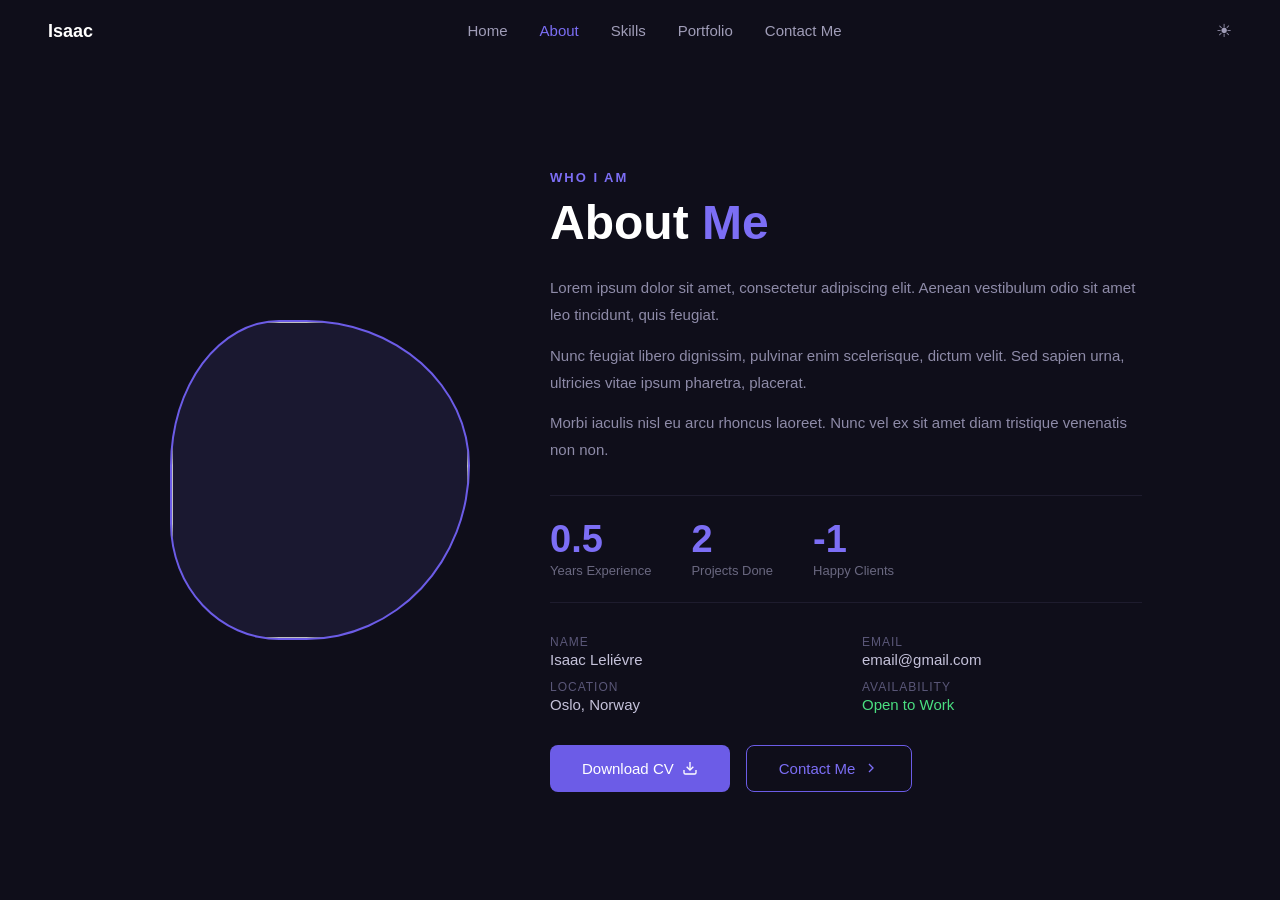
==== commit bcd601e9: "Tired of working, ima do ts later" ====
--- a/about.html
+++ b/about.html
@@ -16,7 +16,7 @@
         <li><a href="about.html" class="active">About</a></li>
         <li><a href="skills.html">Skills</a></li>
         <li><a href="portofolio.html">Portfolio</a></li>
-        <li><a href="#">Contact Me</a></li>
+        <li><a href="contact.html">Contact Me</a></li>
     </ul>
     <button class="nav-theme" title="Toggle theme">☀</button>
 </nav>
@@ -27,7 +27,7 @@
     <!-- Left: Image -->
     <div class="about-image-wrap">
         <div class="about-blob">
-            <img src="/assets/Screenshot_20260409_174430_Gallery.jpg" style="width:100%;height:100%;object-fit:cover;" />
+            <img src="/assets/abdullahi.JPG" style="width:100%;height:100%;object-fit:cover;" />
         </div>
     </div>
 
--- a/style.css
+++ b/style.css
@@ -232,14 +232,19 @@
     overflow: hidden;
 }
 
-.avatar-placeholder {
-    width: 240px;
-    height: 270px;
-    background: linear-gradient(160deg, #9b8df8 0%, #6c5ce7 60%);
-    border-radius: 120px 120px 0 0;
-    display: flex;
-    align-items: center;
-    justify-content: center;
+/* ===========================
+   Index - I USE ARCH BTW
+=========================== */
+
+.arch_btw {
+    position: relative;
+    left: 90px;
+}
+
+.arch_btw img {
+    position: relative;
+    top: 10px;
+    opacity: 75%;
 }
 
 /* ===========================
@@ -737,4 +742,116 @@
     color: #5a5778;
     cursor: default;
     font-style: italic;
+}
+
+
+/* ===========================
+   CONTACT — SECTION
+=========================== */
+.contacts {
+    max-width: 1100px;
+    margin: 0 auto;
+    padding: 6rem 3rem 6rem 5rem;
+    min-height: calc(100vh - 64px);
+}
+
+.contacts-header {
+    text-align: center;
+    margin-bottom: 4rem;
+}
+
+.contacts-header h2 {
+    font-size: clamp(32px, 4vw, 48px);
+    font-weight: 700;
+    color: #fff;
+    margin: 0.5rem 0 1rem;
+}
+
+.contacts-header h2 span {
+    color: #7c6ef5;
+}
+
+.contacts-header p {
+    font-size: 15px;
+    color: #8e8ba8;
+    max-width: 500px;
+    margin: 0 auto;
+    line-height: 1.7;
+}
+
+.contact-grid {
+    display: grid;
+    grid-template-columns: repeat(3, 1fr);
+    gap: 2rem;
+}
+
+.contact-card {
+    background: #15132a;
+    border: 2px solid #1e1c2e;
+    border-radius: 16px;
+    overflow: hidden;
+    transition: border-color 0.2s, transform 0.2s;
+}
+
+.email-hero {
+    position: relative;
+    height: 180px;
+    background: #1a1830;
+    display: flex;
+    align-items: center;
+    justify-content: center;
+}
+
+/* ===========================
+   CONTACT — COPY INFO
+=========================== */
+.email-info {
+    padding: 1.25rem 1.5rem 1.5rem;
+    text-align: start;
+}
+
+.email-info h3 {
+    font-size: 17px;
+    font-weight: 600;
+    color: #fff;
+    margin-bottom: 0.5rem;
+}
+
+.email-info p {
+    font-size: 14px;
+    color: #8e8ba8;
+    line-height: 1.6;
+    margin-bottom: 1.25rem;
+}
+
+/* ===========================
+   CONTACT — BUTTON
+=========================== */
+.email-button {
+    display: flex;
+    gap: 1rem;
+    align-items: center;
+}
+
+.email-copy {
+    display: inline-flex;
+    align-items: center;
+    gap: 5px;
+    font-size: 15px;
+    font-weight: 500;
+    font-family: 'Segoe UI', sans-serif;
+    color: #ffffff;
+    text-decoration: none;
+    transition: color 0.2s;
+    background-color: #6c5ce7;
+    padding: 0.85rem 2rem;
+    border-radius: 10px;
+}
+
+.email-copy:active {
+    transform: scale(1.05);
+}
+
+.project-link:hover {
+    color: #9b8df8;
 }
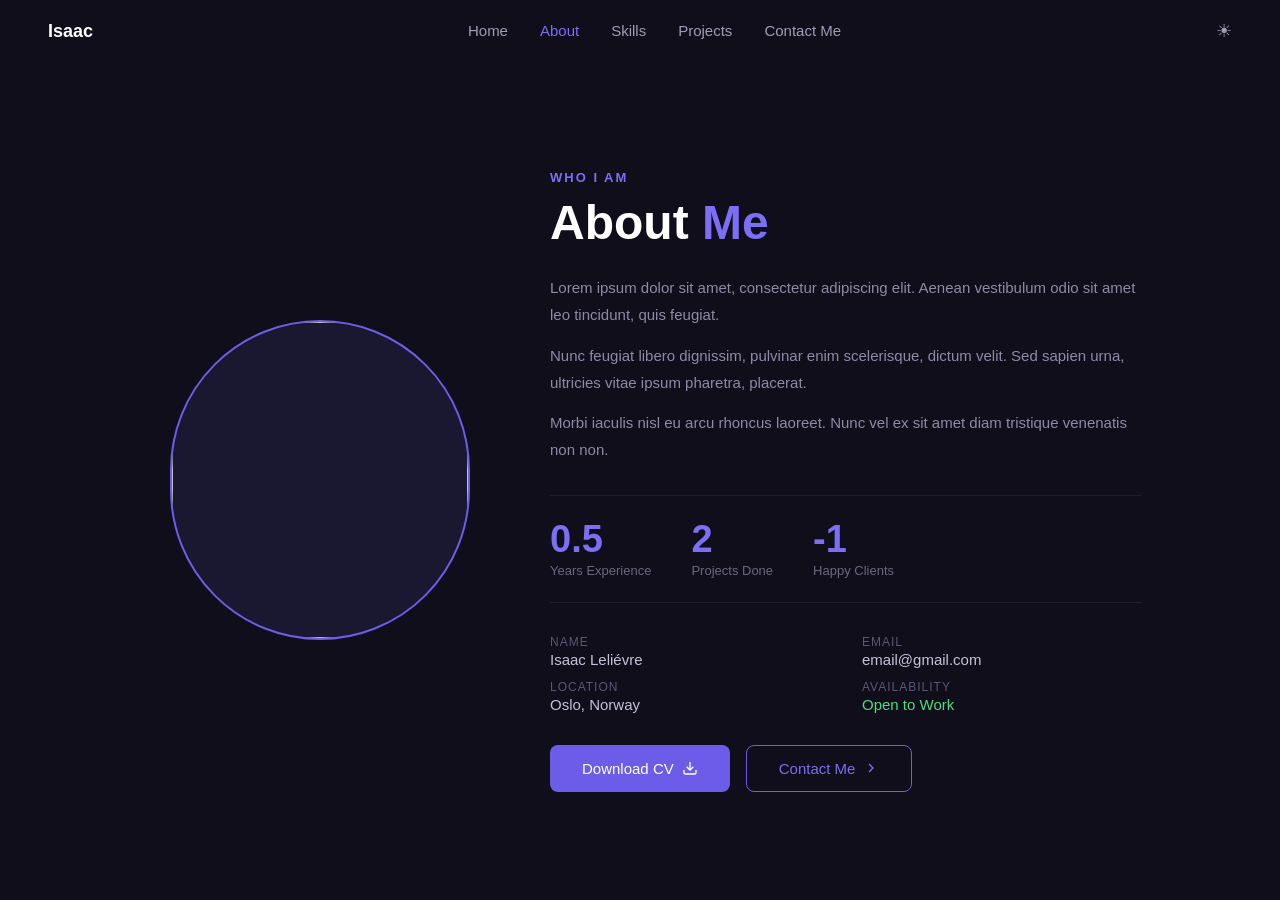
==== commit f86ac759: "Add counter functionality and styling for escape room game - Implemented JavaScript logic for three " ====
--- a/about.html
+++ b/about.html
@@ -15,7 +15,7 @@
         <li><a href="index.html">Home</a></li>
         <li><a href="about.html" class="active">About</a></li>
         <li><a href="skills.html">Skills</a></li>
-        <li><a href="portofolio.html">Portfolio</a></li>
+        <li><a href="portofolio.html">Projects</a></li>
         <li><a href="contact.html">Contact Me</a></li>
     </ul>
     <button class="nav-theme" title="Toggle theme">☀</button>
--- a/style.css
+++ b/style.css
@@ -312,13 +312,15 @@
 .about-blob {
     width: 300px;
     height: 320px;
-    border-radius: 40% 60% 60% 40% / 50% 50% 60% 40%;
+    border-radius: 150px;
     background: #1a1830;
     border: 2px solid #6c5ce7;
     display: flex;
     align-items: center;
     justify-content: center;
-    overflow: hidden;
+}
+.about-blob img{
+    border-radius: 150px;
 }
 
 .about-avatar {
@@ -852,6 +854,106 @@
     transform: scale(1.05);
 }
 
+.contact-card:hover {
+    border-color: #6c5ce7;
+    transform: translateY(-4px);
+}
+
+.contact-form {
+    max-width: 1100px;
+    margin: 0 auto;
+    padding: 2rem 3rem 6rem 5rem;
+}
+
+.contact-form-card {
+    background: #15132a;
+    border: 2px solid #1e1c2e;
+    border-radius: 24px;
+    padding: 2rem;
+}
+
+.contact-form-card h3 {
+    font-size: clamp(28px, 4vw, 36px);
+    color: #fff;
+    margin: 0.75rem 0 1.5rem;
+}
+
+.form-group {
+    display: flex;
+    flex-direction: column;
+    gap: 0.75rem;
+    margin-bottom: 1.5rem;
+}
+
+.form-group label {
+    font-size: 14px;
+    color: #8e8ba8;
+}
+
+.contact-input,
+.contact-textarea {
+    width: 100%;
+    background: #1a1830;
+    border: 1px solid #2a2745;
+    border-radius: 14px;
+    color: #fff;
+    font-size: 15px;
+    padding: 1rem 1.25rem;
+    outline: none;
+    transition: border-color 0.2s, box-shadow 0.2s;
+}
+
+.contact-input:focus,
+.contact-textarea:focus {
+    border-color: #6c5ce7;
+    box-shadow: 0 0 0 4px rgba(108, 92, 231, 0.12);
+}
+
+.contact-textarea {
+    min-height: 180px;
+    resize: vertical;
+}
+
+@media (max-width: 980px) {
+    .contact-grid {
+        grid-template-columns: repeat(2, minmax(0, 1fr));
+    }
+    .contacts,
+    .contact-form {
+        padding-left: 3rem;
+        padding-right: 3rem;
+    }
+}
+
+@media (max-width: 720px) {
+    nav {
+        flex-direction: column;
+        align-items: flex-start;
+        padding: 1.25rem 2rem;
+    }
+
+    .nav-links {
+        flex-wrap: wrap;
+        gap: 1rem;
+        margin-top: 1rem;
+    }
+
+    .contacts,
+    .contact-form,
+    .about,
+    .portfolio,
+    .skills {
+        padding: 3rem 1.5rem 3rem 1.5rem;
+    }
+
+    .contact-grid,
+    .skills-grid,
+    .portfolio-grid,
+    .about-info {
+        grid-template-columns: 1fr;
+    }
+}
+
 .project-link:hover {
     color: #9b8df8;
 }
